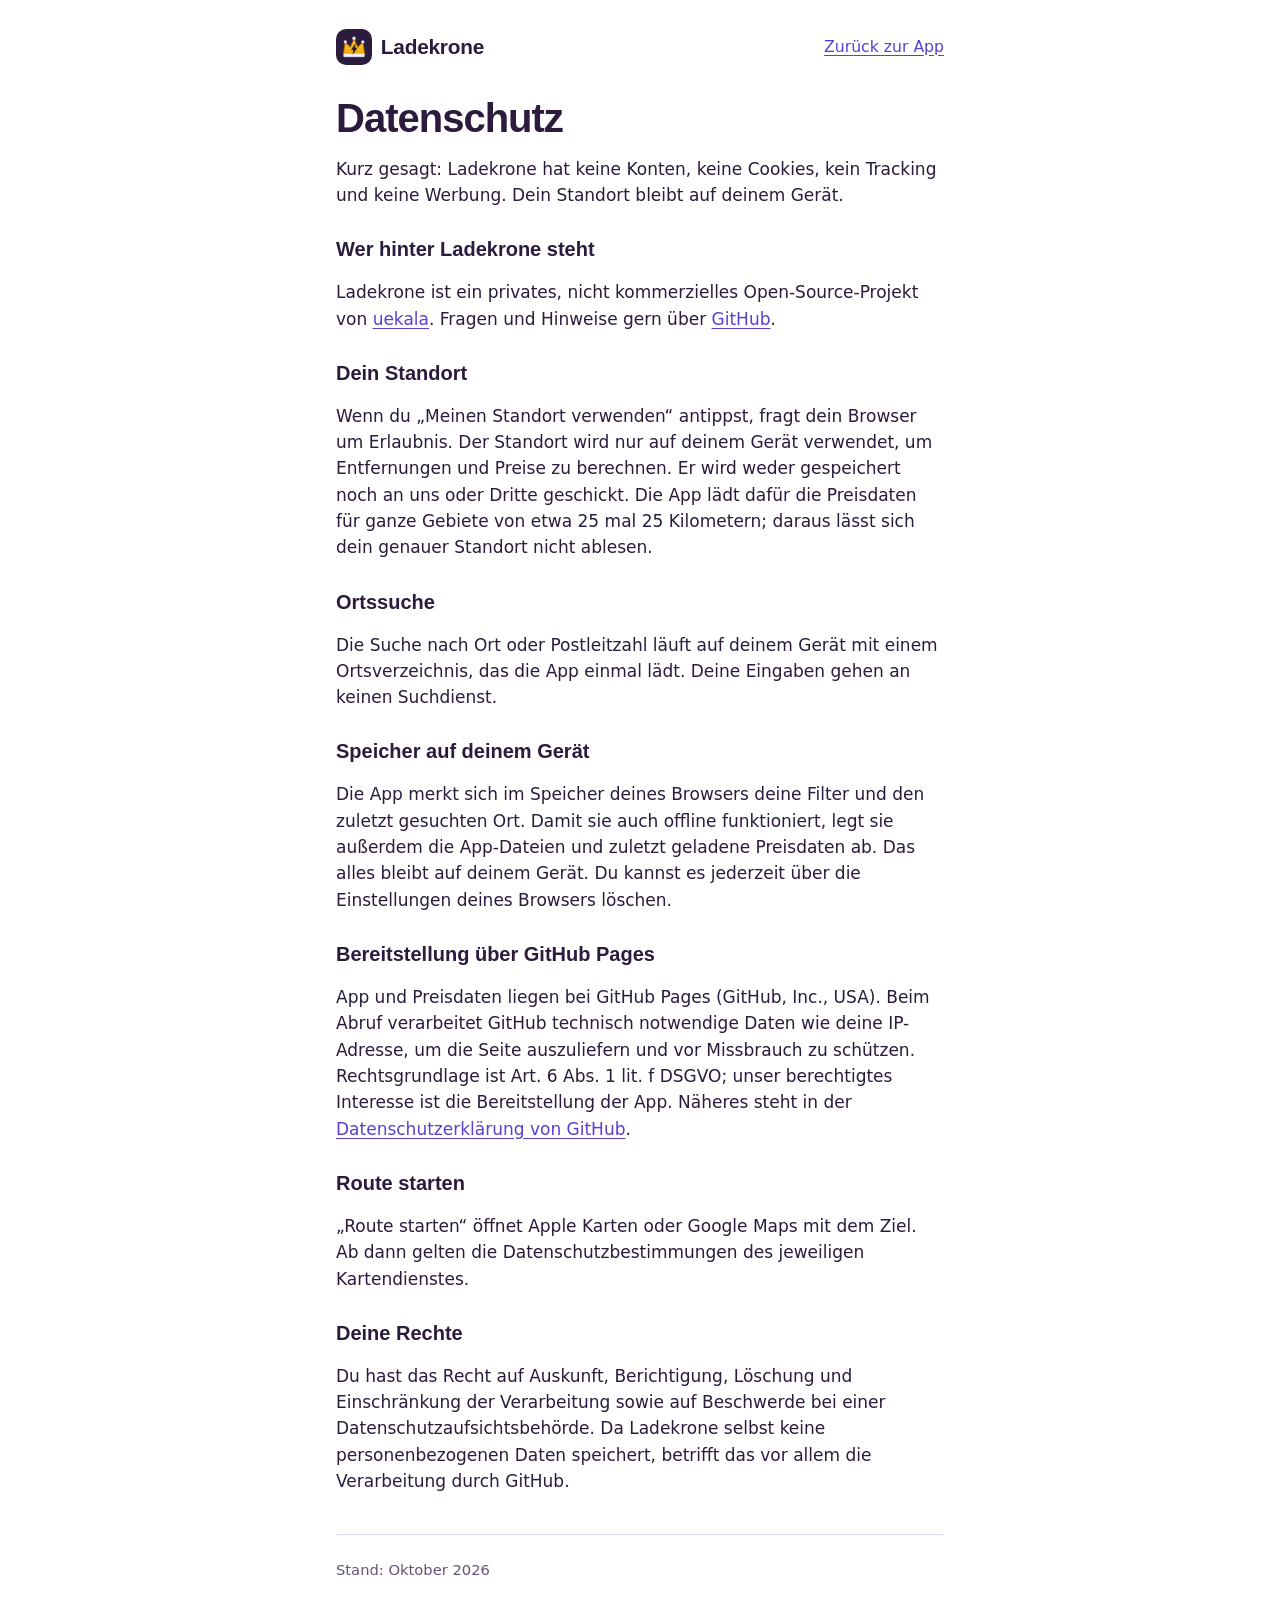
==== collector/ladekrone_collector/webapp/datenschutz.html @ 89adbc3e "Web-App: günstig laden in der Nähe, mit Ortssuche, Tageszeitpreisen und Offline-Modus" ====
<!doctype html>
<html lang="de">
<head>
<meta charset="utf-8">
<meta name="viewport" content="width=device-width,initial-scale=1,viewport-fit=cover">
<title>Datenschutz – Ladekrone</title>
<meta name="theme-color" content="#FFFFFF" media="(prefers-color-scheme: light)">
<meta name="theme-color" content="#1F1630" media="(prefers-color-scheme: dark)">
<link rel="icon" href="../assets/icon.svg" type="image/svg+xml">
<link rel="stylesheet" href="app.css">
<style>
.doc h1{font-size:clamp(1.9rem,7vw,2.5rem)}
.doc h2{font:700 1.25rem/1.25 "Bricolage",sans-serif;margin:1.8rem 0 .4rem}
.doc p,.doc li{max-width:38rem}
.doc ul{padding-left:1.2rem}
</style>
</head>
<body>
<div class="app doc">
<header class="bar">
  <a class="brand" href="./"><img src="icons/icon-192.png" alt="" width="36" height="36">Ladekrone</a>
  <a class="about" href="./">Zurück zur App</a>
</header>
<main>
<h1>Datenschutz</h1>
<p>Kurz gesagt: Ladekrone hat keine Konten, keine Cookies, kein Tracking und keine Werbung.
Dein Standort bleibt auf deinem Gerät.</p>

<h2>Wer hinter Ladekrone steht</h2>
<p>Ladekrone ist ein privates, nicht kommerzielles Open-Source-Projekt von
<a href="https://github.com/uekala">uekala</a>. Fragen und Hinweise gern über
<a href="https://github.com/uekala/ladekrone/issues">GitHub</a>.</p>

<h2>Dein Standort</h2>
<p>Wenn du „Meinen Standort verwenden“ antippst, fragt dein Browser um Erlaubnis. Der Standort
wird nur auf deinem Gerät verwendet, um Entfernungen und Preise zu berechnen. Er wird weder
gespeichert noch an uns oder Dritte geschickt. Die App lädt dafür die Preisdaten für ganze
Gebiete von etwa 25 mal 25 Kilometern; daraus lässt sich dein genauer Standort nicht ablesen.</p>

<h2>Ortssuche</h2>
<p>Die Suche nach Ort oder Postleitzahl läuft auf deinem Gerät mit einem Ortsverzeichnis, das
die App einmal lädt. Deine Eingaben gehen an keinen Suchdienst.</p>

<h2>Speicher auf deinem Gerät</h2>
<p>Die App merkt sich im Speicher deines Browsers deine Filter und den zuletzt gesuchten Ort.
Damit sie auch offline funktioniert, legt sie außerdem die App-Dateien und zuletzt geladene
Preisdaten ab. Das alles bleibt auf deinem Gerät. Du kannst es jederzeit über die
Einstellungen deines Browsers löschen.</p>

<h2>Bereitstellung über GitHub Pages</h2>
<p>App und Preisdaten liegen bei GitHub Pages (GitHub, Inc., USA). Beim Abruf verarbeitet
GitHub technisch notwendige Daten wie deine IP-Adresse, um die Seite auszuliefern und vor
Missbrauch zu schützen. Rechtsgrundlage ist Art. 6 Abs. 1 lit. f DSGVO; unser berechtigtes
Interesse ist die Bereitstellung der App. Näheres steht in der
<a href="https://docs.github.com/de/site-policy/privacy-policies/github-general-privacy-statement">Datenschutzerklärung von GitHub</a>.</p>

<h2>Route starten</h2>
<p>„Route starten“ öffnet Apple Karten oder Google Maps mit dem Ziel. Ab dann gelten die
Datenschutzbestimmungen des jeweiligen Kartendienstes.</p>

<h2>Deine Rechte</h2>
<p>Du hast das Recht auf Auskunft, Berichtigung, Löschung und Einschränkung der Verarbeitung
sowie auf Beschwerde bei einer Datenschutzaufsichtsbehörde. Da Ladekrone selbst keine
personenbezogenen Daten speichert, betrifft das vor allem die Verarbeitung durch GitHub.</p>
</main>
<footer class="foot"><p>Stand: Oktober 2026</p></footer>
</div>
</body>
</html>
---- collector/ladekrone_collector/webapp/app.css ----
@font-face{font-family:"Atkinson";src:url(../assets/fonts/atkinson-400.woff2) format("woff2");font-weight:400;font-display:swap}
@font-face{font-family:"Atkinson";src:url(../assets/fonts/atkinson-700.woff2) format("woff2");font-weight:700;font-display:swap}
@font-face{font-family:"Bricolage";src:url(../assets/fonts/bricolage.woff2) format("woff2");font-weight:200 800;font-display:swap}

:root{
  --ink:#2B1B3D;--muted:#64547A;--paper:#FFFFFF;--wash:#F5F0FF;--line:#E4DAF7;
  --gold:#F7B500;--gold-deep:#B87A00;--link:#5B3FD0;--later:#EDE7FF;--later-ink:#4A2FB8;
  --mint:#18A57A;--danger:#B3261E;--field:#FFFFFF;
}
@media (prefers-color-scheme:dark){:root{
  --ink:#F4EEFF;--muted:#BFB2D6;--paper:#1F1630;--wash:#2A2040;--line:#3D3158;
  --gold-deep:#FFD54A;--link:#C3B3FF;--later:#33285A;--later-ink:#D8CCFF;--mint:#3FD4A3;
  --danger:#FFB4AB;--field:#261C3A;
}}

*{box-sizing:border-box}
html{color-scheme:light dark;-webkit-text-size-adjust:100%}
body{margin:0;background:var(--paper);color:var(--ink);
  font:1.0625rem/1.55 "Atkinson",system-ui,sans-serif;-webkit-font-smoothing:antialiased}
a{color:var(--link);text-underline-offset:.18em}
:focus-visible{outline:3px solid var(--gold);outline-offset:3px;border-radius:8px}
.visually-hidden{position:absolute;width:1px;height:1px;overflow:hidden;clip:rect(0 0 0 0);white-space:nowrap}
[hidden]{display:none!important}

.app{max-width:40rem;margin:0 auto;padding:0 1rem calc(1.5rem + env(safe-area-inset-bottom))}
.bar{display:flex;align-items:center;justify-content:space-between;
  padding:calc(.8rem + env(safe-area-inset-top)) 0 .8rem}
.brand{display:flex;align-items:center;gap:.55rem;color:var(--ink);text-decoration:none;
  font:700 1.3rem "Bricolage",sans-serif;letter-spacing:-.01em}
.brand img{border-radius:10px}
.about{font-size:.98rem}

h1{font:750 clamp(2rem,8.5vw,2.9rem)/1.05 "Bricolage",sans-serif;letter-spacing:-.025em;
  margin:1.2rem 0 .8rem;font-variation-settings:"wdth" 92}
.lead{margin:0 0 1.4rem;color:var(--muted);font-size:1.1rem}

.btn{display:inline-flex;align-items:center;justify-content:center;gap:.5rem;min-height:3rem;
  padding:.7rem 1.25rem;border-radius:999px;border:2px solid var(--ink);background:none;color:var(--ink);
  font:700 1rem "Atkinson",sans-serif;text-decoration:none;cursor:pointer}
.btn svg{width:1.25rem;height:1.25rem;fill:currentColor;flex:none}
.btn.primary,.locate{background:var(--gold);border-color:var(--gold);color:#2B1B3D}
.btn.ghost{border-color:var(--line)}

.where{display:grid;gap:.7rem}
.has-place .where{grid-template-columns:auto 1fr;align-items:start}
.has-place .locate span{position:absolute;width:1px;height:1px;overflow:hidden;clip:rect(0 0 0 0)}
.has-place .locate{padding:.7rem;width:3rem}
.search{position:relative}
.search input{width:100%;min-height:3rem;padding:.65rem 1.1rem;border-radius:999px;
  border:2px solid var(--line);background:var(--field);color:var(--ink);font:inherit}
.search input::placeholder{color:var(--muted);opacity:1}
.search input:focus{outline:none;border-color:var(--link)}
#suggestions{position:absolute;z-index:5;left:0;right:0;top:calc(100% + .4rem);margin:0;padding:.35rem;
  list-style:none;background:var(--paper);border:1.5px solid var(--line);border-radius:1.1rem;
  box-shadow:0 12px 30px -12px rgb(43 27 61 / .35)}
#suggestions li{padding:.6rem .8rem;border-radius:.75rem;cursor:pointer;display:flex;justify-content:space-between;gap:1rem}
#suggestions li small{color:var(--muted)}
#suggestions li[aria-selected="true"],#suggestions li:hover{background:var(--wash)}

.note{margin:1rem 0 0;padding:.8rem 1rem;border-radius:1rem;background:var(--wash)}
.note.error{color:var(--danger)}

.has-place .start{display:none}
.place{font:700 1.45rem/1.2 "Bricolage",sans-serif;letter-spacing:-.015em;margin:1.4rem 0 .7rem}
.filters{display:flex;flex-wrap:wrap;gap:.5rem;padding:0 0 .6rem}
.filters select{appearance:none;-webkit-appearance:none;flex:0 1 auto;max-width:100%;min-height:2.6rem;
  padding:.45rem 2.1rem .45rem .95rem;border-radius:999px;border:1.5px solid var(--line);
  background:var(--field) url("data:image/svg+xml,%3Csvg xmlns='http://www.w3.org/2000/svg' viewBox='0 0 12 8'%3E%3Cpath d='M1 1.5 6 6.5 11 1.5' fill='none' stroke='%238C7BA6' stroke-width='2' stroke-linecap='round' stroke-linejoin='round'/%3E%3C/svg%3E") no-repeat right .85rem center/.7rem;
  color:var(--ink);font:inherit;font-size:.98rem;cursor:pointer}
.filters select.set{border-color:var(--link);background-color:var(--wash)}

/* Günstigstes Angebot: der eine große Moment der App */
.winner{margin-top:.6rem;background:var(--wash);border-radius:1.75rem;padding:1.35rem 1.35rem 1.25rem}
.winner .label{display:flex;align-items:center;gap:.45rem;margin:0;color:var(--muted);font-weight:700}
.winner .label img{width:1.4rem;height:1.4rem;border-radius:6px}
.price{display:flex;align-items:baseline;gap:.5rem;margin:.1rem 0 .55rem;flex-wrap:wrap}
.price .num{font:780 clamp(3.6rem,19vw,5.4rem)/.95 "Bricolage",sans-serif;letter-spacing:-.045em;
  font-variant-numeric:tabular-nums;font-variation-settings:"wdth" 88}
.price .unit{font:600 1.25rem "Bricolage",sans-serif;color:var(--muted)}
.who{font-weight:700;font-size:1.2rem;margin:0}
.addr{margin:0;color:var(--muted)}
.facts{display:flex;flex-wrap:wrap;gap:.35rem;margin:.75rem 0 0;padding:0;list-style:none}
.facts li{padding:.2rem .65rem;border-radius:999px;background:var(--paper);font-size:.95rem}
.until{margin:.85rem 0 0;font-weight:700}
.fees{margin:.35rem 0 0;color:var(--muted);font-size:.98rem}
.winner .actions{display:flex;flex-wrap:wrap;gap:.6rem;margin-top:1.1rem}

.later{margin-top:.8rem;border-radius:1.4rem;padding:1rem 1.2rem;background:var(--later);color:var(--later-ink);
  display:grid;grid-template-columns:auto 1fr;gap:.2rem .9rem;align-items:center}
.later svg{grid-row:span 2;width:1.7rem;height:1.7rem;fill:currentColor}
.later strong{font:700 1.15rem "Bricolage",sans-serif}
.later p{margin:0}

.more h3{font:700 1.15rem "Bricolage",sans-serif;margin:1.6rem 0 .3rem}
.list{list-style:none;margin:0;padding:0}
.list > li{border-bottom:1px solid var(--line)}
.list details > summary{list-style:none;display:grid;grid-template-columns:1fr auto;gap:.15rem 1rem;
  padding:.85rem .2rem;cursor:pointer}
.list details > summary::-webkit-details-marker{display:none}
.list .op{font-weight:700}
.list .sub{grid-column:1;color:var(--muted);font-size:.95rem}
.list .p{grid-row:1 / span 2;grid-column:2;text-align:right;font:700 1.5rem/1.1 "Bricolage",sans-serif;
  font-variant-numeric:tabular-nums;letter-spacing:-.02em}
.list .p small{display:block;font:400 .85rem "Atkinson",sans-serif;color:var(--muted);letter-spacing:0}
.list .change{grid-column:1 / -1;font-size:.92rem;color:var(--later-ink)}
.list details[open] > summary{padding-bottom:.4rem}
.detail{padding:0 .2rem 1rem;color:var(--muted);font-size:.98rem}
.detail p{margin:.2rem 0}
.detail .btn{margin-top:.6rem;min-height:2.6rem;padding:.45rem 1rem;font-size:.95rem}

.summary{color:var(--muted);font-size:.95rem;margin:1rem 0 0}
.empty{margin-top:.6rem;background:var(--wash);border-radius:1.4rem;padding:1.2rem}
.empty p{margin:0 0 .8rem}
.empty .actions{display:flex;flex-wrap:wrap;gap:.6rem}

.foot{margin-top:2.5rem;padding-top:1rem;border-top:1px solid var(--line);color:var(--muted);font-size:.92rem}
.foot p{margin:.45rem 0}
.foot .btn{margin:.3rem 0 .6rem}

@media (min-width:44rem){.app{padding-top:1rem}}
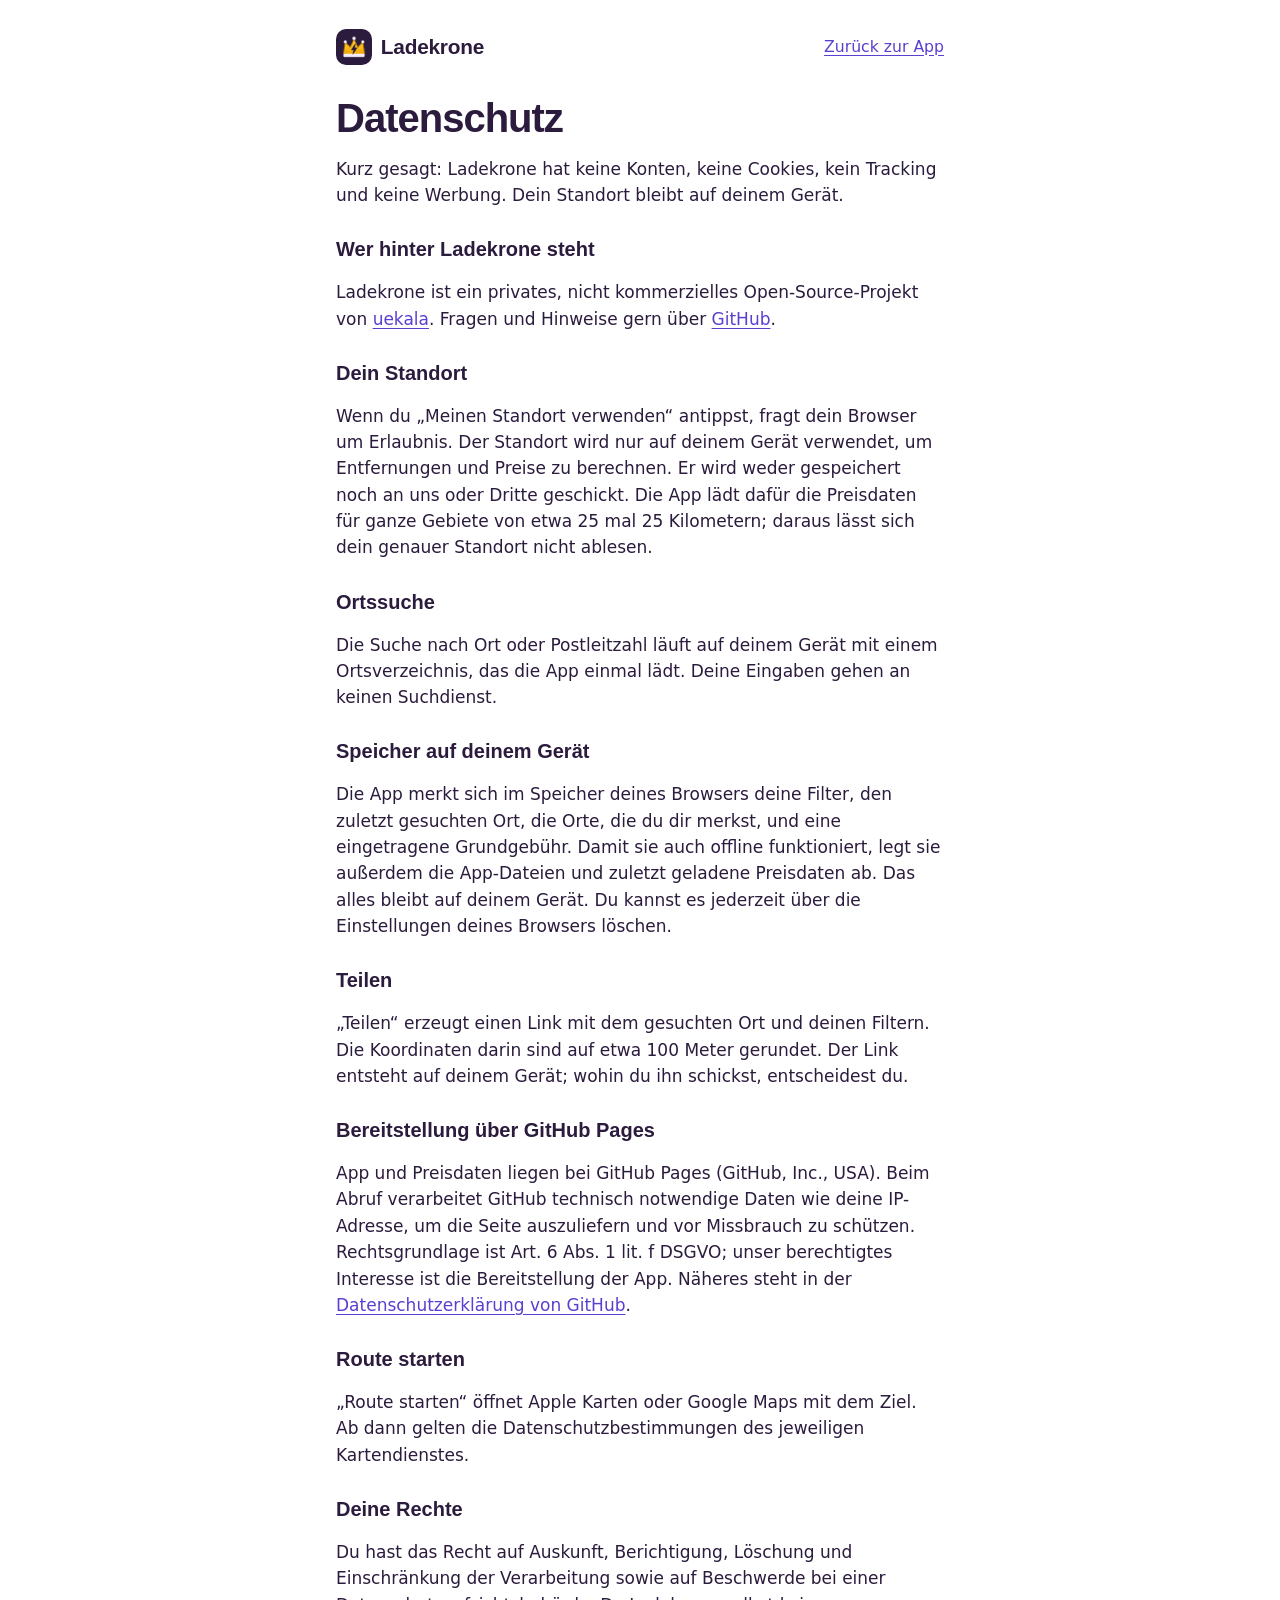
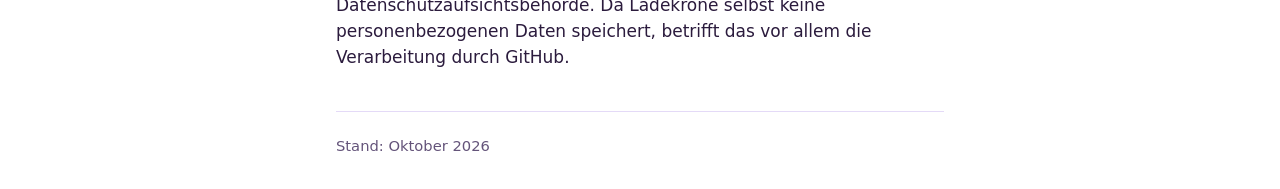
==== commit a0de3774: "Web-App: Kosten einer Ladung, Preisverlauf, Orte merken, Teilen, Tarif-Vergleich" ====
--- a/collector/ladekrone_collector/webapp/datenschutz.html
+++ b/collector/ladekrone_collector/webapp/datenschutz.html
@@ -42,10 +42,16 @@
 die App einmal lädt. Deine Eingaben gehen an keinen Suchdienst.</p>
 
 <h2>Speicher auf deinem Gerät</h2>
-<p>Die App merkt sich im Speicher deines Browsers deine Filter und den zuletzt gesuchten Ort.
+<p>Die App merkt sich im Speicher deines Browsers deine Filter, den zuletzt gesuchten Ort,
+die Orte, die du dir merkst, und eine eingetragene Grundgebühr.
 Damit sie auch offline funktioniert, legt sie außerdem die App-Dateien und zuletzt geladene
 Preisdaten ab. Das alles bleibt auf deinem Gerät. Du kannst es jederzeit über die
 Einstellungen deines Browsers löschen.</p>
+
+<h2>Teilen</h2>
+<p>„Teilen“ erzeugt einen Link mit dem gesuchten Ort und deinen Filtern. Die Koordinaten darin
+sind auf etwa 100 Meter gerundet. Der Link entsteht auf deinem Gerät; wohin du ihn schickst,
+entscheidest du.</p>
 
 <h2>Bereitstellung über GitHub Pages</h2>
 <p>App und Preisdaten liegen bei GitHub Pages (GitHub, Inc., USA). Beim Abruf verarbeitet
--- a/collector/ladekrone_collector/webapp/app.css
+++ b/collector/ladekrone_collector/webapp/app.css
@@ -108,6 +108,7 @@
 .detail p{margin:.2rem 0}
 .detail .btn{margin-top:.6rem;min-height:2.6rem;padding:.45rem 1rem;font-size:.95rem}
 
+.loading{margin:1rem 0;color:var(--muted)}
 .summary{color:var(--muted);font-size:.95rem;margin:1rem 0 0}
 .empty{margin-top:.6rem;background:var(--wash);border-radius:1.4rem;padding:1.2rem}
 .empty p{margin:0 0 .8rem}
@@ -118,3 +119,25 @@
 .foot .btn{margin:.3rem 0 .6rem}
 
 @media (min-width:44rem){.app{padding-top:1rem}}
+
+/* Preisart direkt am angezeigten Angebot kenntlich machen */
+.price-note{margin:-.15rem 0 .65rem;color:var(--muted);font-size:.94rem;line-height:1.4}
+.price-note strong{color:var(--ink)}
+.price-old{margin:-.4rem 0 .65rem;color:var(--ink);font-size:.94rem;line-height:1.4;font-weight:700}
+.list .change.old{color:var(--ink);font-weight:700}
+
+/* Merken, Teilen, Kosten, Verlauf, Tarif-Vergleich */
+.place-row{display:flex;flex-wrap:wrap;align-items:center;justify-content:space-between;gap:.4rem .8rem;margin:1.4rem 0 .7rem}
+.place-row .place{margin:0}
+.place-tools,.favorites{display:flex;flex-wrap:wrap;gap:.4rem}
+.favorites{margin:.9rem 0 0}
+.chip{min-height:2.6rem;padding:.4rem .95rem;border-radius:999px;border:1.5px solid var(--line);background:none;
+  color:var(--ink);font:inherit;font-size:.98rem;cursor:pointer}
+.chip[aria-pressed="true"]{border-color:var(--ink);font-weight:700}
+.total{margin:-.2rem 0 .5rem;color:var(--ink);font-size:1.02rem;font-weight:700}
+.trend{margin:-.2rem 0 .6rem;color:var(--ink);font-size:.94rem;line-height:1.4}
+.check{margin:.8rem 0 0;padding:.9rem 1rem;border-radius:1.1rem;border:1.5px solid var(--line)}
+.check p{margin:.4rem 0 0;color:var(--muted)}
+.check label{display:block;margin:.6rem 0 0}
+.check input{width:6.5rem;min-height:2.6rem;margin:0 .3rem;padding:.3rem .6rem;border-radius:.7rem;
+  border:1.5px solid var(--line);background:var(--field);color:var(--ink);font:inherit}
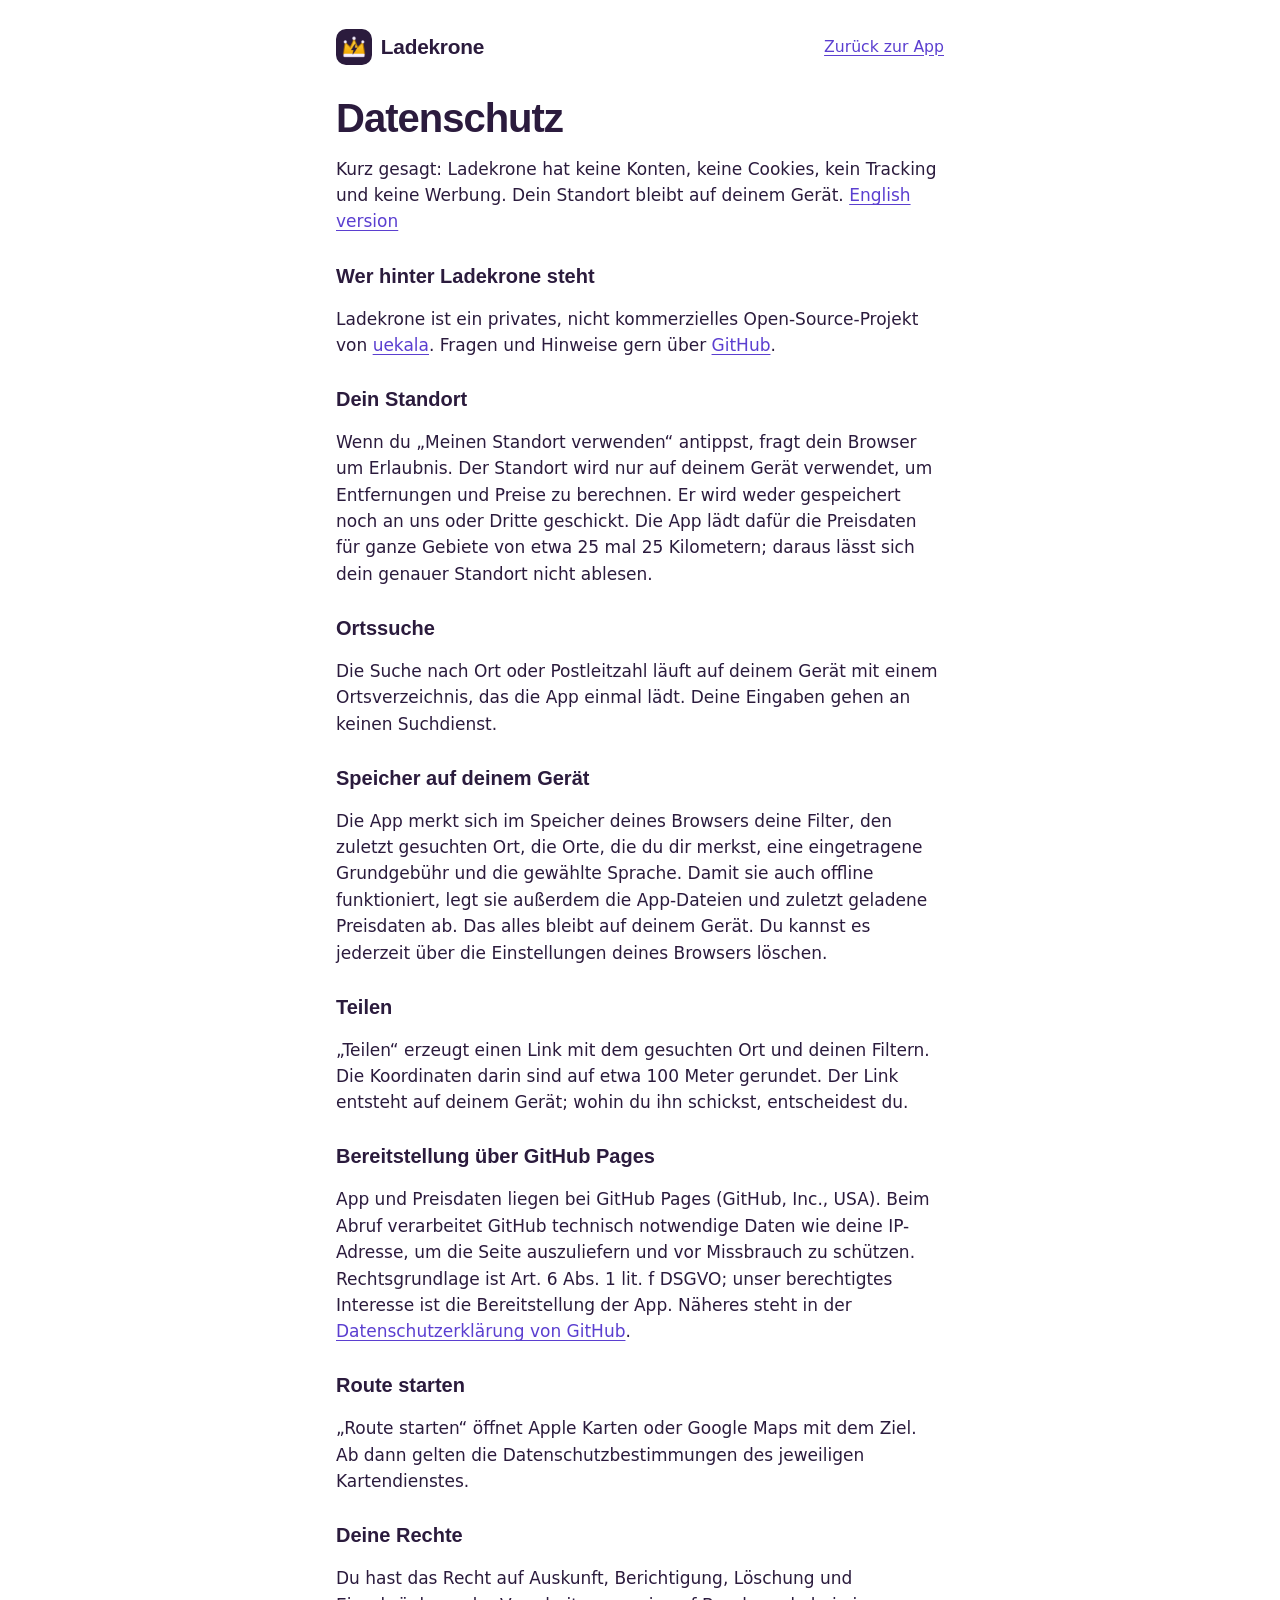
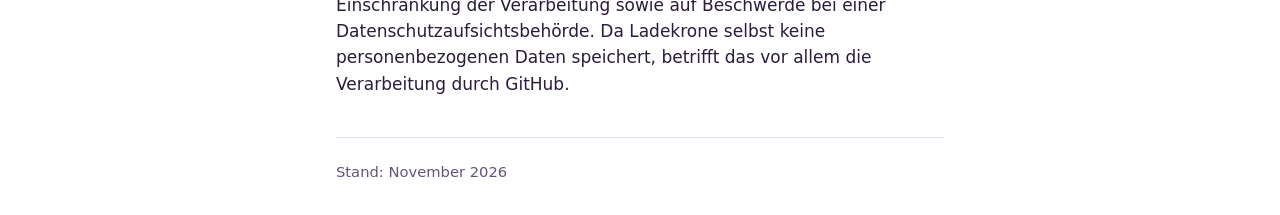
==== commit 9a52f70b: "Web-App auf Englisch, Datenschutzseite in beiden Sprachen" ====
--- a/collector/ladekrone_collector/webapp/datenschutz.html
+++ b/collector/ladekrone_collector/webapp/datenschutz.html
@@ -24,7 +24,7 @@
 <main>
 <h1>Datenschutz</h1>
 <p>Kurz gesagt: Ladekrone hat keine Konten, keine Cookies, kein Tracking und keine Werbung.
-Dein Standort bleibt auf deinem Gerät.</p>
+Dein Standort bleibt auf deinem Gerät. <a href="privacy.html" lang="en">English version</a></p>
 
 <h2>Wer hinter Ladekrone steht</h2>
 <p>Ladekrone ist ein privates, nicht kommerzielles Open-Source-Projekt von
@@ -43,7 +43,7 @@
 
 <h2>Speicher auf deinem Gerät</h2>
 <p>Die App merkt sich im Speicher deines Browsers deine Filter, den zuletzt gesuchten Ort,
-die Orte, die du dir merkst, und eine eingetragene Grundgebühr.
+die Orte, die du dir merkst, eine eingetragene Grundgebühr und die gewählte Sprache.
 Damit sie auch offline funktioniert, legt sie außerdem die App-Dateien und zuletzt geladene
 Preisdaten ab. Das alles bleibt auf deinem Gerät. Du kannst es jederzeit über die
 Einstellungen deines Browsers löschen.</p>
@@ -69,7 +69,7 @@
 sowie auf Beschwerde bei einer Datenschutzaufsichtsbehörde. Da Ladekrone selbst keine
 personenbezogenen Daten speichert, betrifft das vor allem die Verarbeitung durch GitHub.</p>
 </main>
-<footer class="foot"><p>Stand: Oktober 2026</p></footer>
+<footer class="foot"><p>Stand: November 2026</p></footer>
 </div>
 </body>
 </html>
--- a/collector/ladekrone_collector/webapp/app.css
+++ b/collector/ladekrone_collector/webapp/app.css
@@ -6,11 +6,13 @@
   --ink:#2B1B3D;--muted:#64547A;--paper:#FFFFFF;--wash:#F5F0FF;--line:#E4DAF7;
   --gold:#F7B500;--gold-deep:#B87A00;--link:#5B3FD0;--later:#EDE7FF;--later-ink:#4A2FB8;
   --mint:#18A57A;--danger:#B3261E;--field:#FFFFFF;
+  /* Fokusrahmen: Gold hat auf Weiß zu wenig Kontrast (unter 3:1), hell daher Violett */
+  --focus:#5B3FD0;
 }
 @media (prefers-color-scheme:dark){:root{
   --ink:#F4EEFF;--muted:#BFB2D6;--paper:#1F1630;--wash:#2A2040;--line:#3D3158;
   --gold-deep:#FFD54A;--link:#C3B3FF;--later:#33285A;--later-ink:#D8CCFF;--mint:#3FD4A3;
-  --danger:#FFB4AB;--field:#261C3A;
+  --danger:#FFB4AB;--field:#261C3A;--focus:#F7B500;
 }}
 
 *{box-sizing:border-box}
@@ -18,7 +20,7 @@
 body{margin:0;background:var(--paper);color:var(--ink);
   font:1.0625rem/1.55 "Atkinson",system-ui,sans-serif;-webkit-font-smoothing:antialiased}
 a{color:var(--link);text-underline-offset:.18em}
-:focus-visible{outline:3px solid var(--gold);outline-offset:3px;border-radius:8px}
+:focus-visible{outline:3px solid var(--focus);outline-offset:3px;border-radius:8px}
 .visually-hidden{position:absolute;width:1px;height:1px;overflow:hidden;clip:rect(0 0 0 0);white-space:nowrap}
 [hidden]{display:none!important}
 
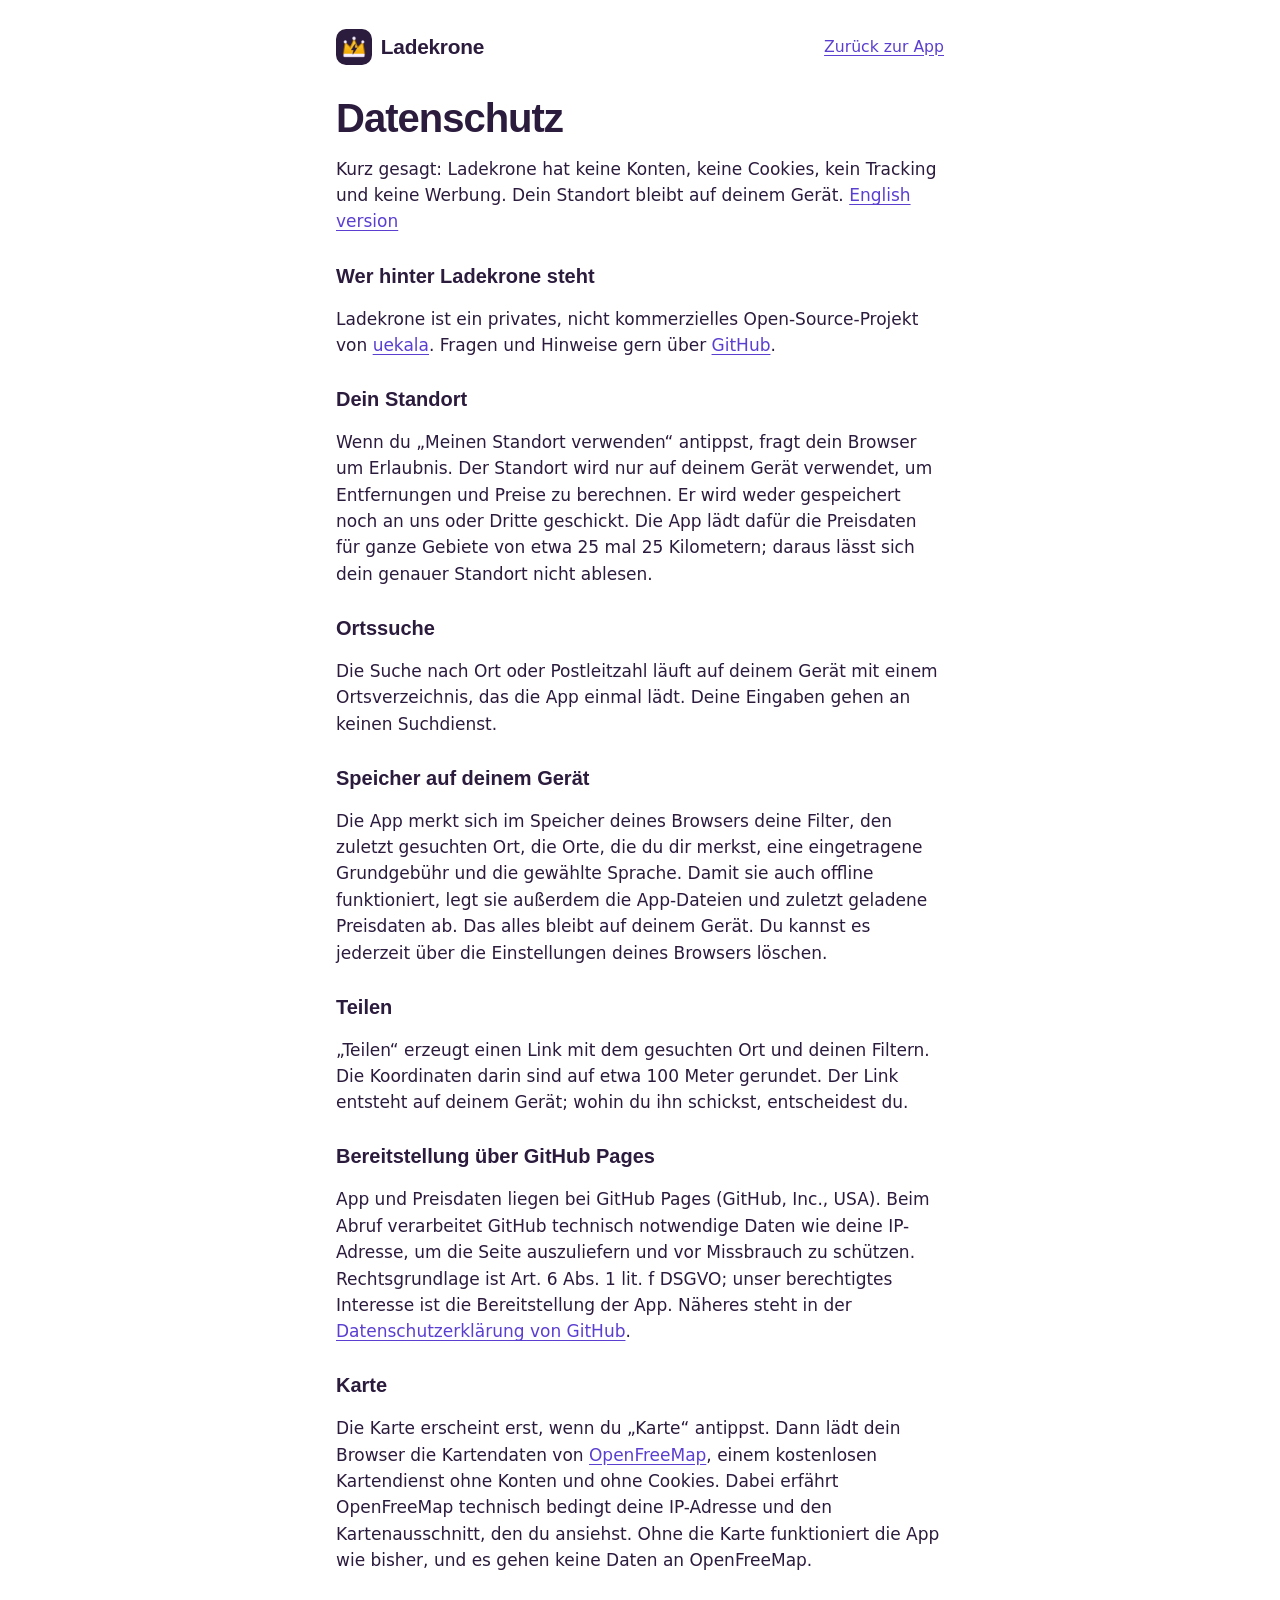
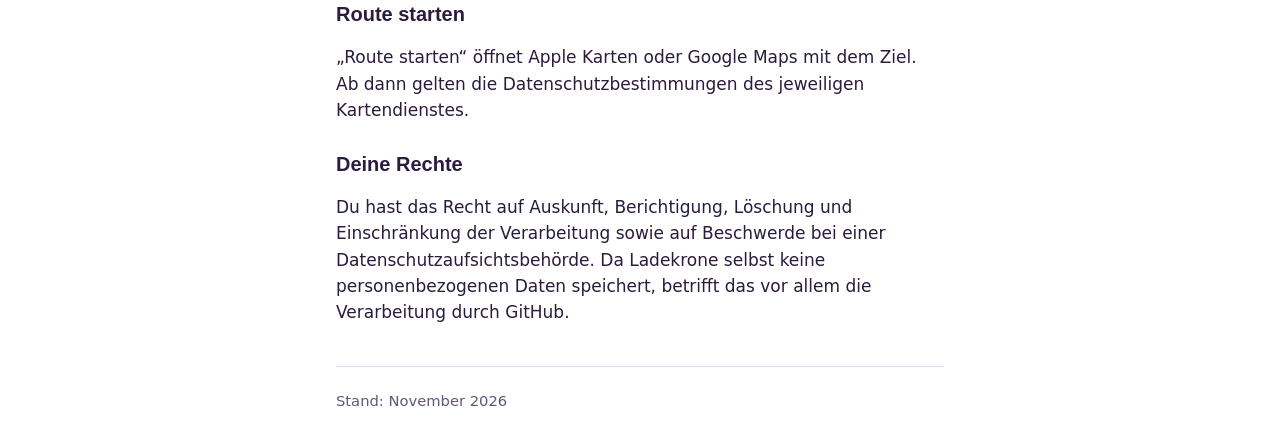
==== commit 5336a561: "Web-App: Karte auf Wunsch (MapLibre, Kartendaten von OpenFreeMap)" ====
--- a/collector/ladekrone_collector/webapp/datenschutz.html
+++ b/collector/ladekrone_collector/webapp/datenschutz.html
@@ -60,6 +60,12 @@
 Interesse ist die Bereitstellung der App. Näheres steht in der
 <a href="https://docs.github.com/de/site-policy/privacy-policies/github-general-privacy-statement">Datenschutzerklärung von GitHub</a>.</p>
 
+<h2>Karte</h2>
+<p>Die Karte erscheint erst, wenn du „Karte“ antippst. Dann lädt dein Browser die Kartendaten von
+<a href="https://openfreemap.org/">OpenFreeMap</a>, einem kostenlosen Kartendienst ohne Konten und ohne Cookies.
+Dabei erfährt OpenFreeMap technisch bedingt deine IP-Adresse und den Kartenausschnitt, den du ansiehst.
+Ohne die Karte funktioniert die App wie bisher, und es gehen keine Daten an OpenFreeMap.</p>
+
 <h2>Route starten</h2>
 <p>„Route starten“ öffnet Apple Karten oder Google Maps mit dem Ziel. Ab dann gelten die
 Datenschutzbestimmungen des jeweiligen Kartendienstes.</p>
--- a/collector/ladekrone_collector/webapp/app.css
+++ b/collector/ladekrone_collector/webapp/app.css
@@ -143,3 +143,13 @@
 .check label{display:block;margin:.6rem 0 0}
 .check input{width:6.5rem;min-height:2.6rem;margin:0 .3rem;padding:.3rem .6rem;border-radius:.7rem;
   border:1.5px solid var(--line);background:var(--field);color:var(--ink);font:inherit}
+
+/* Karte */
+.map{height:min(60vh,26rem);margin:.4rem 0 1rem;border-radius:1.4rem;overflow:hidden;border:1.5px solid var(--line)}
+.map-pin{padding:.15rem .5rem;border-radius:999px;border:2px solid #2B1B3D;background:#FFFFFF;color:#2B1B3D;
+  font:700 .9rem/1.2 "Atkinson",system-ui,sans-serif;cursor:pointer;box-shadow:0 1px 4px rgba(0,0,0,.35)}
+.map-pin.best{background:var(--gold);font-size:1rem}
+.map-here{width:1rem;height:1rem;border-radius:50%;background:#5B3FD6;border:3px solid #FFFFFF;box-shadow:0 0 0 2px #5B3FD6}
+.map-popup{color:#2B1B3D;font:400 .95rem/1.4 "Atkinson",system-ui,sans-serif}
+.map-popup p{margin:.2rem 0}
+.map-popup a{color:#2B1B3D;font-weight:700}
